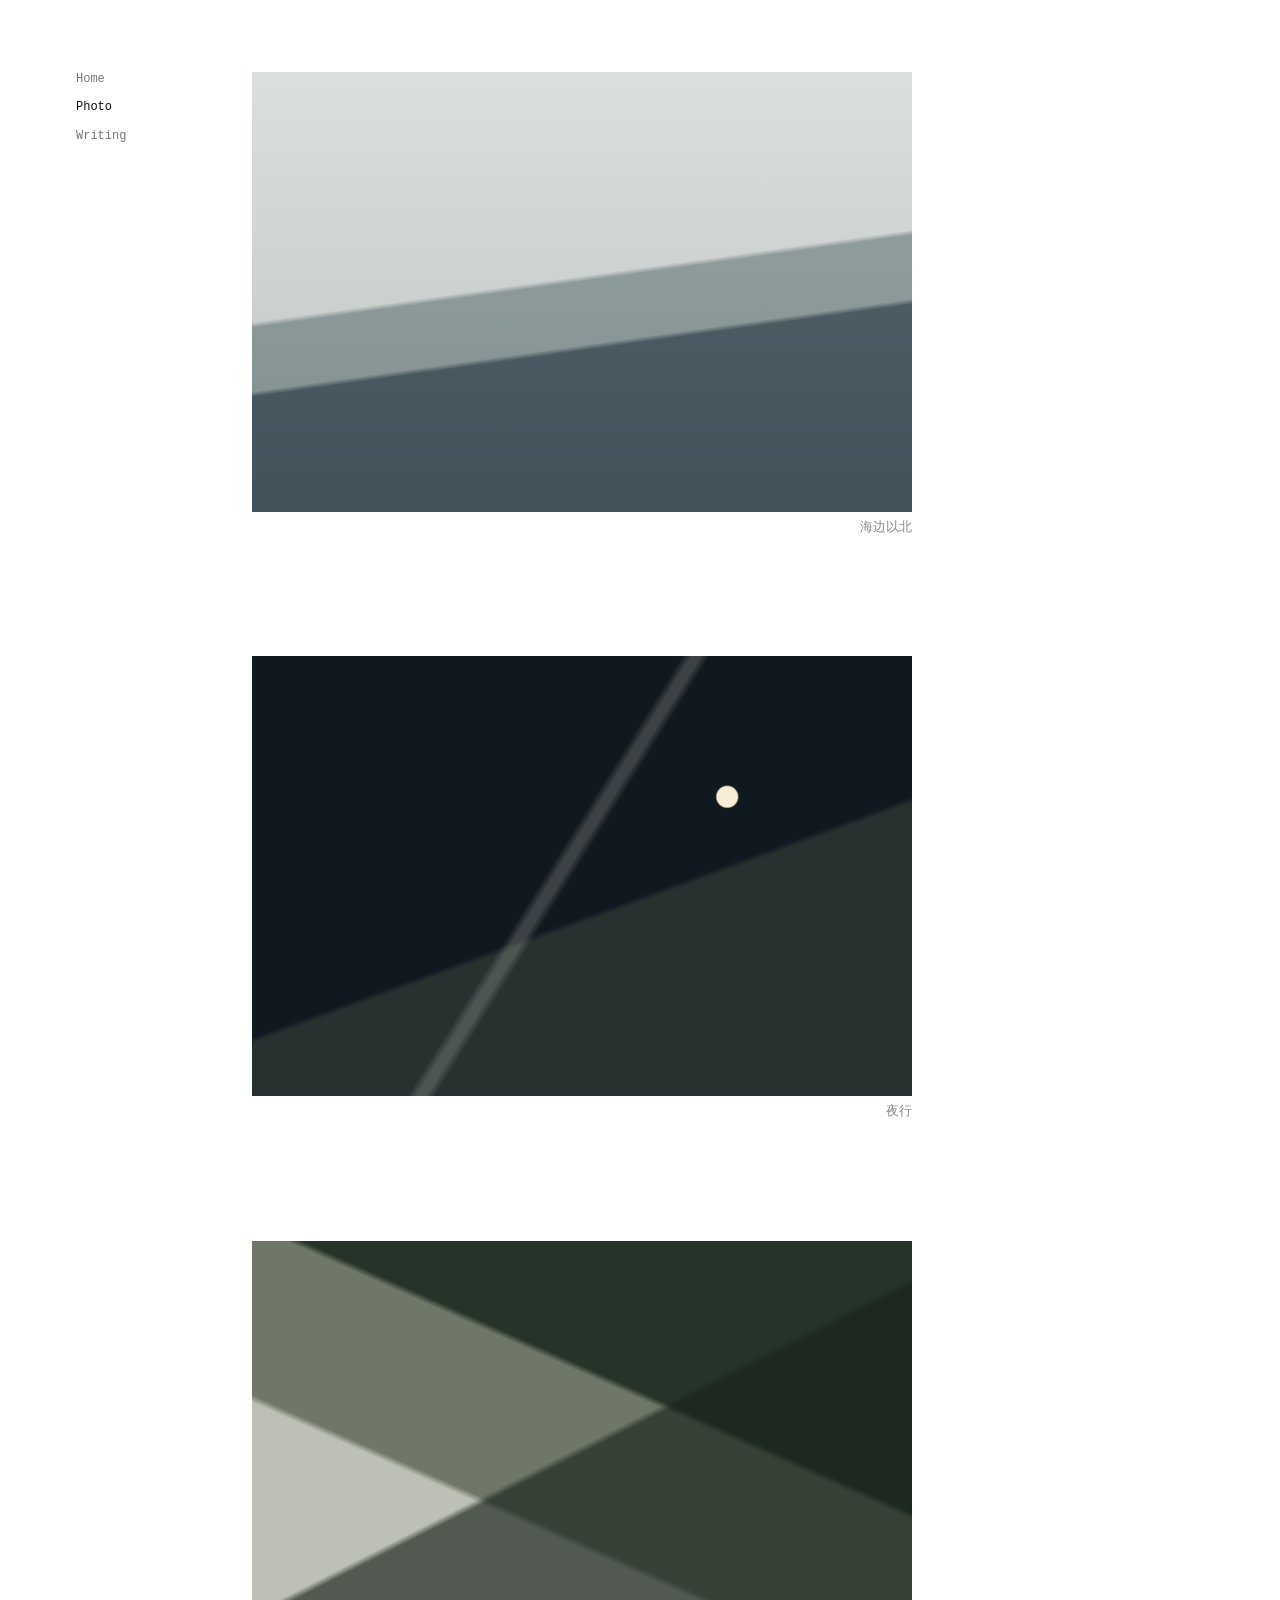
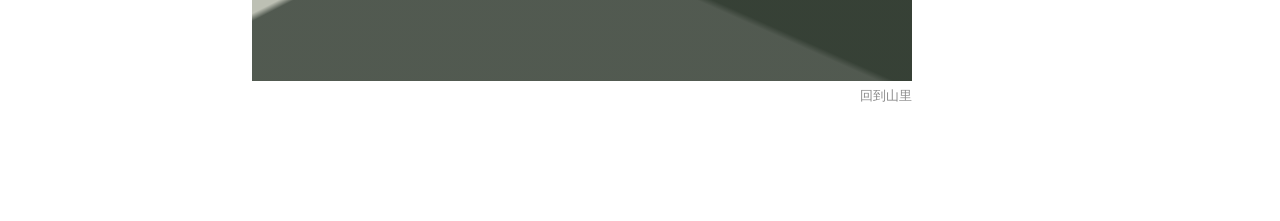
==== photos/index.html @ bd9ee25a "Create minimalist photography website for GitHub Pages" ====
<!doctype html>
<html lang="zh-CN">
  <head>
    <meta charset="utf-8">
    <meta name="viewport" content="width=device-width, initial-scale=1">
    <meta name="description" content="摄影系列与日常观看。">
    <title>Photos｜你的名字</title>
    <link rel="stylesheet" href="../css/style.css">
  </head>
  <body>
    <nav class="site-nav" aria-label="栏目导航">
      <a href="../">Home</a>
      <a class="is-active" href="./">Photo</a>
      <a href="../writing/">Writing</a>
    </nav>

    <main class="page-shell">
      <section class="page-main">
        <div class="album-index" id="albumIndex">
          <div class="album-list" id="albumList"></div>
        </div>

        <div class="album-detail" id="albumDetail" hidden>
          <div class="album-toolbar">
            <h1 class="album-title" id="albumTitle"></h1>
            <button class="album-back" id="albumBack" type="button">all series</button>
          </div>
          <div class="photo-grid" id="photoGrid"></div>
        </div>
      </section>
    </main>

    <div class="lightbox" id="lightbox" hidden role="dialog" aria-modal="true" aria-label="照片预览">
      <button class="lightbox-close" id="lightboxClose" type="button" aria-label="关闭">×</button>
      <button class="lightbox-arrow prev" id="lightboxPrev" type="button" aria-label="上一张">‹</button>
      <div class="lightbox-media" id="lightboxMedia"></div>
      <button class="lightbox-arrow next" id="lightboxNext" type="button" aria-label="下一张">›</button>
      <span class="lightbox-label" id="lightboxLabel"></span>
    </div>

    <script src="./albums.js"></script>
    <script src="./gallery.js"></script>
  </body>
</html>
---- css/style.css ----
:root {
  --bg: #fff;
  --text: #101010;
  --muted: #777;
  --line: #ececec;
  --nav-width: 120px;
  --nav-gap: 56px;
  --space-top: 72px;
  --space-left: 76px;
  color-scheme: light;
}

* {
  box-sizing: border-box;
}

html {
  min-height: 100%;
  background: var(--bg);
}

body {
  min-height: 100%;
  margin: 0;
  background: var(--bg);
  color: var(--text);
  font-family: "SFMono-Regular", "Cascadia Mono", "Noto Sans Mono CJK SC", Consolas, monospace;
  -webkit-font-smoothing: antialiased;
}

a {
  color: inherit;
}

button {
  font: inherit;
}

:focus-visible {
  outline: 1px solid currentColor;
  outline-offset: 4px;
}

/* Landing page */
.landing {
  min-height: 100svh;
  padding: 88px 0 48px 88px;
  font-family: "American Typewriter", "Courier New", Courier, monospace;
  font-size: 14px;
  line-height: 1.55;
}

.landing-image {
  width: 180px;
  height: 132px;
  margin-bottom: 22px;
  overflow: hidden;
  background: #eee9df;
}

.landing-image img {
  display: block;
  width: 430px;
  height: 132px;
  max-width: none;
  object-fit: cover;
  object-position: left center;
}

.landing-nav {
  display: flex;
  flex-direction: column;
  align-items: flex-start;
}

.landing-nav a {
  display: inline-block;
  margin-bottom: 10px;
  text-decoration: none;
}

.landing-nav a:hover {
  text-decoration: underline;
}

/* Shared inner-page layout */
.site-nav {
  position: fixed;
  z-index: 30;
  top: var(--space-top);
  left: var(--space-left);
  display: flex;
  width: var(--nav-width);
  flex-direction: column;
  align-items: flex-start;
  gap: 14px;
}

.site-nav a {
  color: var(--muted);
  font-size: 12px;
  font-weight: 300;
  line-height: 1.2;
  text-decoration: none;
}

.site-nav a:hover,
.site-nav a.is-active {
  color: var(--text);
}

.page-shell {
  min-height: 100svh;
  padding: var(--space-top) 0 116px var(--space-left);
}

.page-main {
  width: min(660px, calc(100vw - var(--space-left) - var(--nav-width) - var(--nav-gap) - 28px));
  margin-left: calc(var(--nav-width) + var(--nav-gap));
}

.page-title {
  margin: 0;
  font-size: 16px;
  font-weight: 400;
  letter-spacing: 0.01em;
  line-height: 1.4;
}

.page-subtitle,
.empty-state {
  margin: 8px 0 0;
  color: var(--muted);
  font-size: 12px;
  font-weight: 300;
  line-height: 1.5;
}

/* Writing */
.post-list {
  display: flex;
  margin-top: 26px;
  flex-direction: column;
  gap: 12px;
}

.post-row {
  display: grid;
  grid-template-columns: 58px 1fr;
  gap: 12px;
  align-items: baseline;
}

.post-date {
  color: var(--muted);
  font-size: 11px;
  font-weight: 300;
  line-height: 1.45;
}

.post-link {
  color: var(--text);
  font-size: 13px;
  font-weight: 400;
  line-height: 1.45;
  text-decoration: none;
  transition: opacity 180ms ease;
}

.post-link:hover {
  opacity: 0.62;
}

.article-view[hidden],
.post-index[hidden] {
  display: none;
}

.article-back {
  display: inline-block;
  margin-bottom: 34px;
  color: var(--muted);
  font-size: 11px;
  text-decoration: none;
}

.article-back:hover {
  color: var(--text);
}

.article-title {
  max-width: 620px;
  margin: 0;
  font-family: "Songti SC", STSong, "Noto Serif CJK SC", serif;
  font-size: clamp(24px, 4vw, 34px);
  font-weight: 400;
  line-height: 1.45;
}

.article-meta {
  margin: 12px 0 42px;
  color: var(--muted);
  font-size: 11px;
}

.article-content {
  max-width: 620px;
  color: #242424;
  font-family: "Songti SC", STSong, "Noto Serif CJK SC", serif;
  font-size: 16px;
  line-height: 2;
}

.article-content p {
  margin: 0 0 1.4em;
}

/* Photography */
.album-list {
  display: flex;
  flex-direction: column;
  gap: 120px;
}

.album-card {
  display: block;
  width: 100%;
  margin: 0;
  padding: 0;
  border: 0;
  background: transparent;
  color: inherit;
  cursor: pointer;
  text-align: left;
}

.album-cover,
.photo-frame,
.lightbox-media {
  display: block;
  width: 100%;
  aspect-ratio: 3 / 2;
  overflow: hidden;
  background: #ddd;
}

.album-cover img,
.photo-frame img,
.lightbox-media img {
  display: block;
  width: 100%;
  height: 100%;
  object-fit: cover;
}

.album-cover {
  transition: opacity 220ms ease;
}

.album-card:hover .album-cover {
  opacity: 0.9;
}

.album-caption {
  display: block;
  min-height: 1.25em;
  margin-top: 8px;
  overflow: hidden;
  color: #8a8a8a;
  font-size: 13px;
  font-weight: 300;
  line-height: 1.25;
  text-align: right;
  text-overflow: ellipsis;
  white-space: nowrap;
}

.placeholder-sea {
  background:
    linear-gradient(180deg, rgba(235, 239, 238, 0.12), rgba(60, 75, 82, 0.16)),
    linear-gradient(172deg, #d8dcda 0 47%, #8d9a9a 48% 60%, #42535b 61% 100%);
}

.placeholder-night {
  background:
    radial-gradient(circle at 72% 32%, #f7edd4 0 1.8%, transparent 2.1%),
    linear-gradient(122deg, transparent 0 46%, rgba(232, 231, 215, 0.2) 47% 48%, transparent 49%),
    linear-gradient(160deg, #101820 0 56%, #273130 57% 100%);
}

.placeholder-mountain {
  background:
    linear-gradient(153deg, transparent 0 48%, rgba(24, 35, 27, 0.65) 49% 100%),
    linear-gradient(24deg, #bdc0b4 0 38%, #6f7868 39% 62%, #263328 63% 100%);
}

.album-detail[hidden],
.album-index[hidden] {
  display: none;
}

.album-toolbar {
  display: flex;
  margin-bottom: 24px;
  align-items: baseline;
  justify-content: space-between;
  gap: 20px;
}

.album-title {
  margin: 0;
  font-size: 14px;
  font-weight: 400;
}

.album-back {
  border: 0;
  background: transparent;
  color: var(--muted);
  cursor: pointer;
  font-size: 11px;
}

.photo-grid {
  display: flex;
  flex-direction: column;
  gap: 32px;
}

.photo-button {
  margin: 0;
  padding: 0;
  border: 0;
  background: transparent;
  cursor: zoom-in;
}

.photo-caption {
  display: block;
  margin-top: 7px;
  color: var(--muted);
  font-size: 11px;
  text-align: right;
}

.lightbox {
  position: fixed;
  z-index: 100;
  inset: 0;
  display: flex;
  align-items: center;
  justify-content: center;
  padding: 42px 80px;
  background: rgba(8, 8, 8, 0.97);
}

.lightbox[hidden] {
  display: none;
}

.lightbox-media {
  width: min(1000px, 82vw);
  max-height: 86vh;
  aspect-ratio: 3 / 2;
}

.lightbox-close,
.lightbox-arrow {
  position: absolute;
  border: 0;
  background: transparent;
  color: #f3f3f3;
  cursor: pointer;
}

.lightbox-close {
  top: 22px;
  right: 24px;
  width: 34px;
  height: 34px;
  font-size: 24px;
  font-weight: 200;
}

.lightbox-arrow {
  top: 50%;
  width: 52px;
  height: 52px;
  transform: translateY(-50%);
  font-size: 30px;
  font-weight: 200;
}

.lightbox-arrow.prev {
  left: 20px;
}

.lightbox-arrow.next {
  right: 20px;
}

.lightbox-label {
  position: absolute;
  right: 24px;
  bottom: 20px;
  color: #aaa;
  font-size: 11px;
}

@media (max-width: 980px) {
  :root {
    --space-top: 56px;
    --space-left: 36px;
    --nav-width: 96px;
    --nav-gap: 30px;
  }

  .page-main {
    width: min(460px, calc(100vw - 190px));
  }

  .album-list {
    gap: 48px;
  }
}

@media (max-width: 720px) {
  .landing {
    padding: 36px 0 36px 36px;
  }

  .site-nav {
    position: fixed;
    inset: 0 0 auto;
    width: 100%;
    padding: calc(env(safe-area-inset-top) + 10px) 14px 10px;
    flex-direction: row;
    gap: 14px;
    background: var(--bg);
  }

  .site-nav a {
    white-space: nowrap;
  }

  .page-shell {
    padding: calc(env(safe-area-inset-top) + 48px) 14px 54px;
  }

  .page-main {
    width: auto;
    margin-left: 0;
  }

  .post-list {
    margin-top: 32px;
    gap: 14px;
  }

  .post-row {
    grid-template-columns: 52px 1fr;
    gap: 10px;
  }

  .album-list {
    gap: 30px;
  }

  .lightbox {
    padding: 50px 14px;
  }

  .lightbox-media {
    width: 100%;
  }

  .lightbox-arrow {
    display: none;
  }
}

@media (max-width: 420px) {
  .site-nav {
    gap: 12px;
    padding-inline: 10px;
  }

  .site-nav a,
  .post-link,
  .album-caption {
    font-size: 11px;
  }

  .post-date {
    font-size: 10px;
  }

  .post-row {
    grid-template-columns: 48px 1fr;
  }
}

@media (prefers-reduced-motion: reduce) {
  *,
  *::before,
  *::after {
    scroll-behavior: auto !important;
    transition-duration: 0.01ms !important;
  }
}
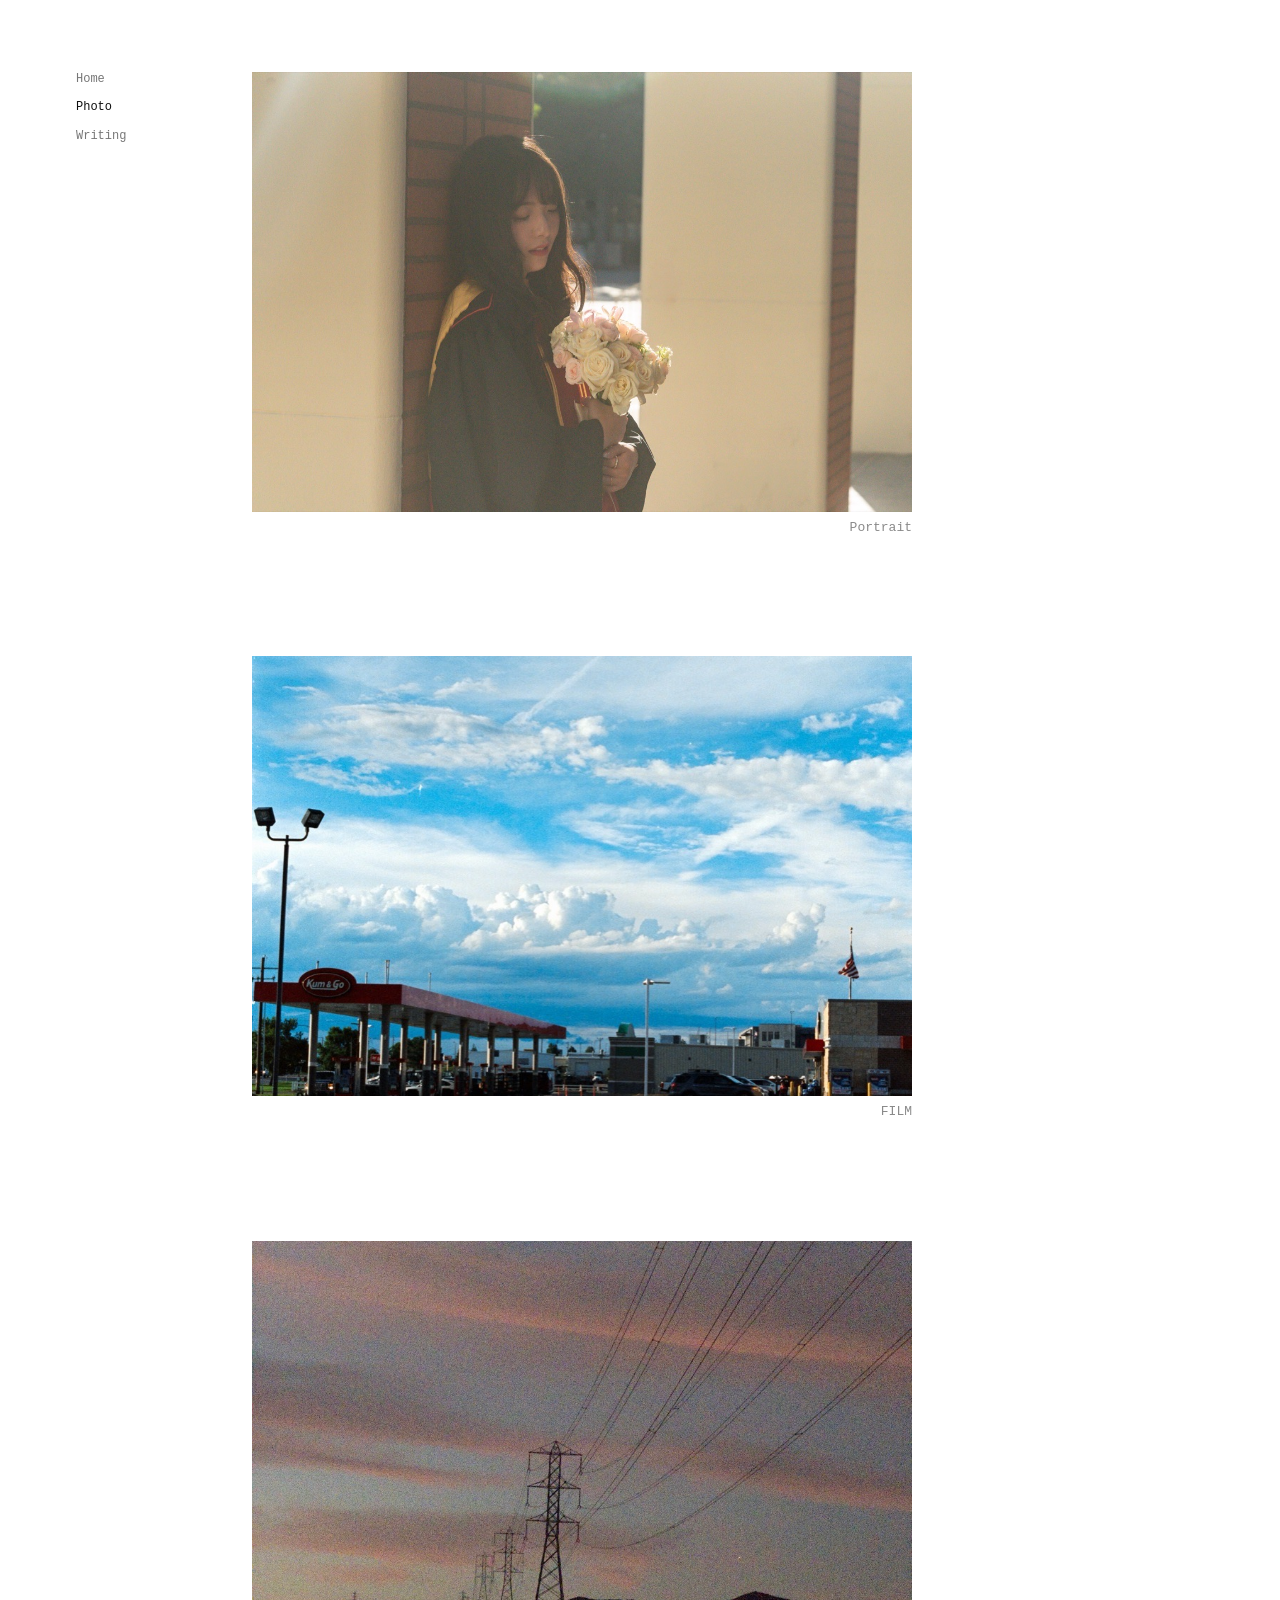
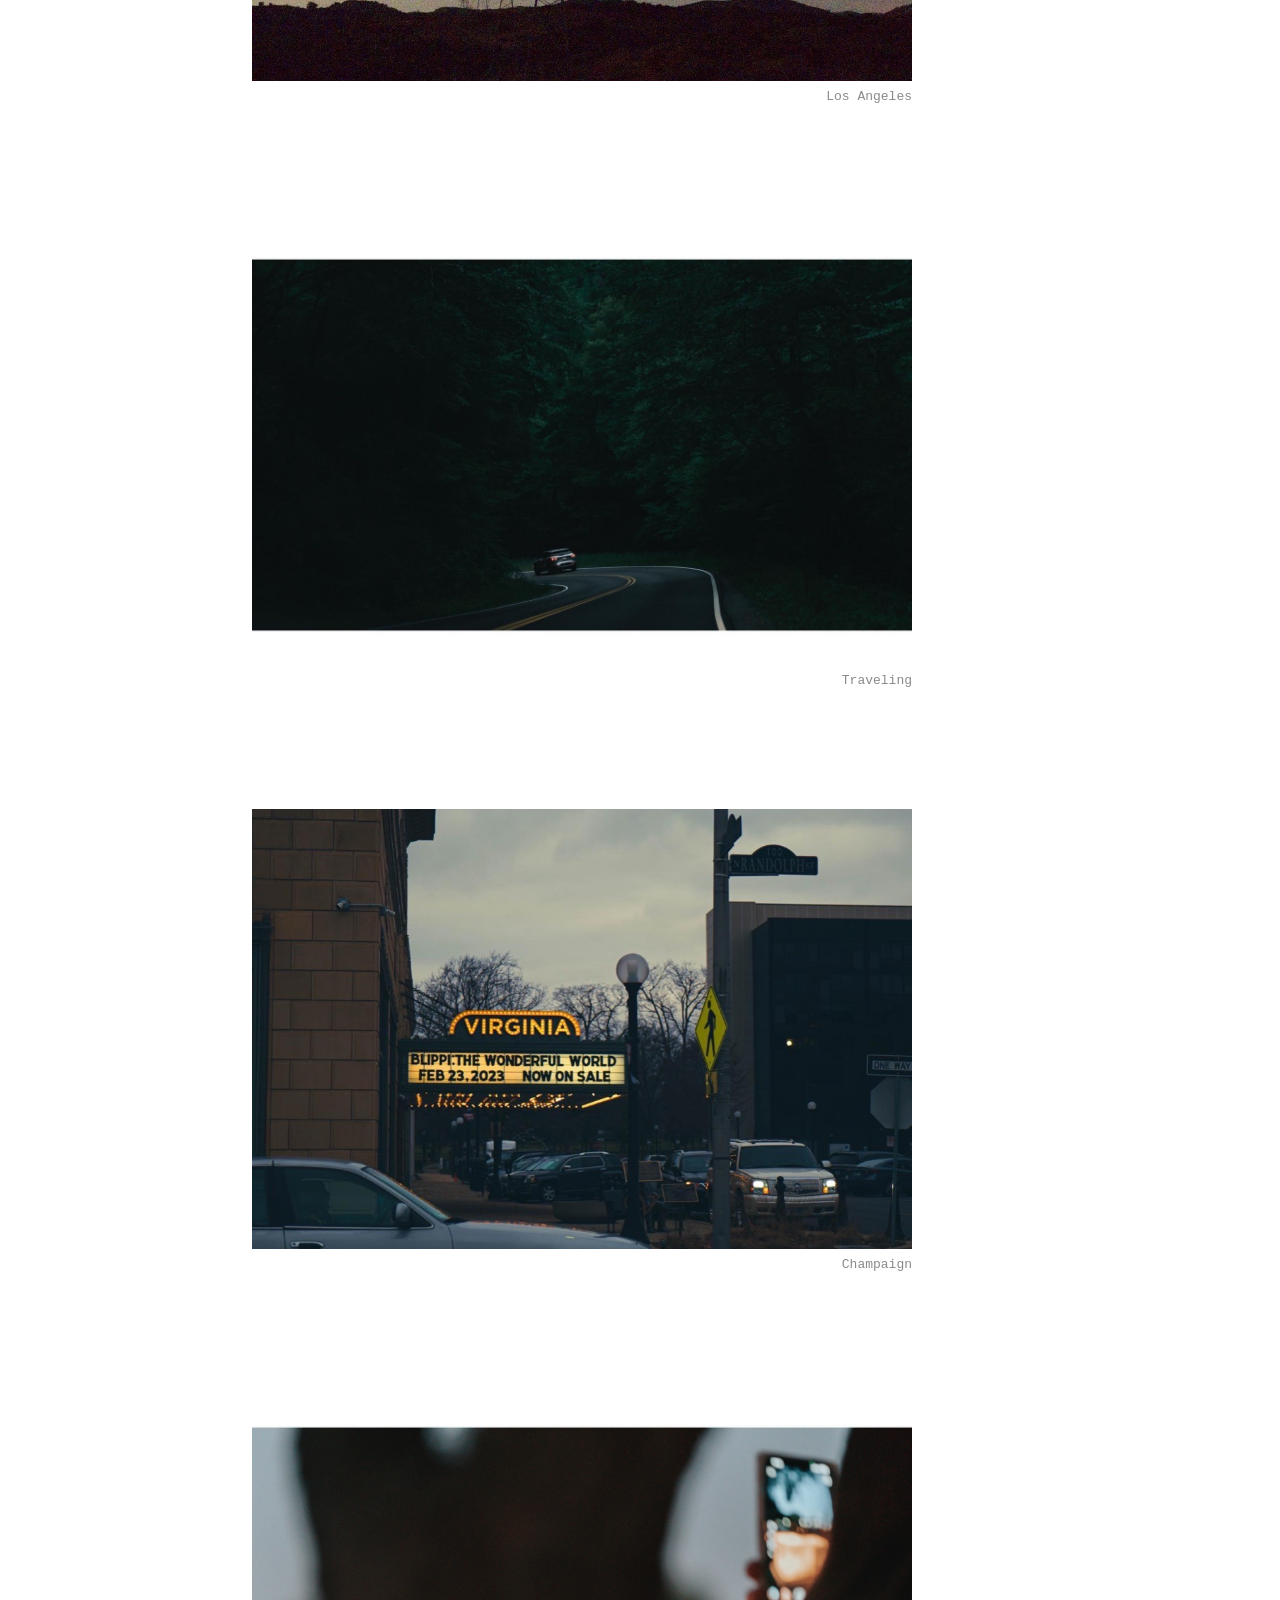
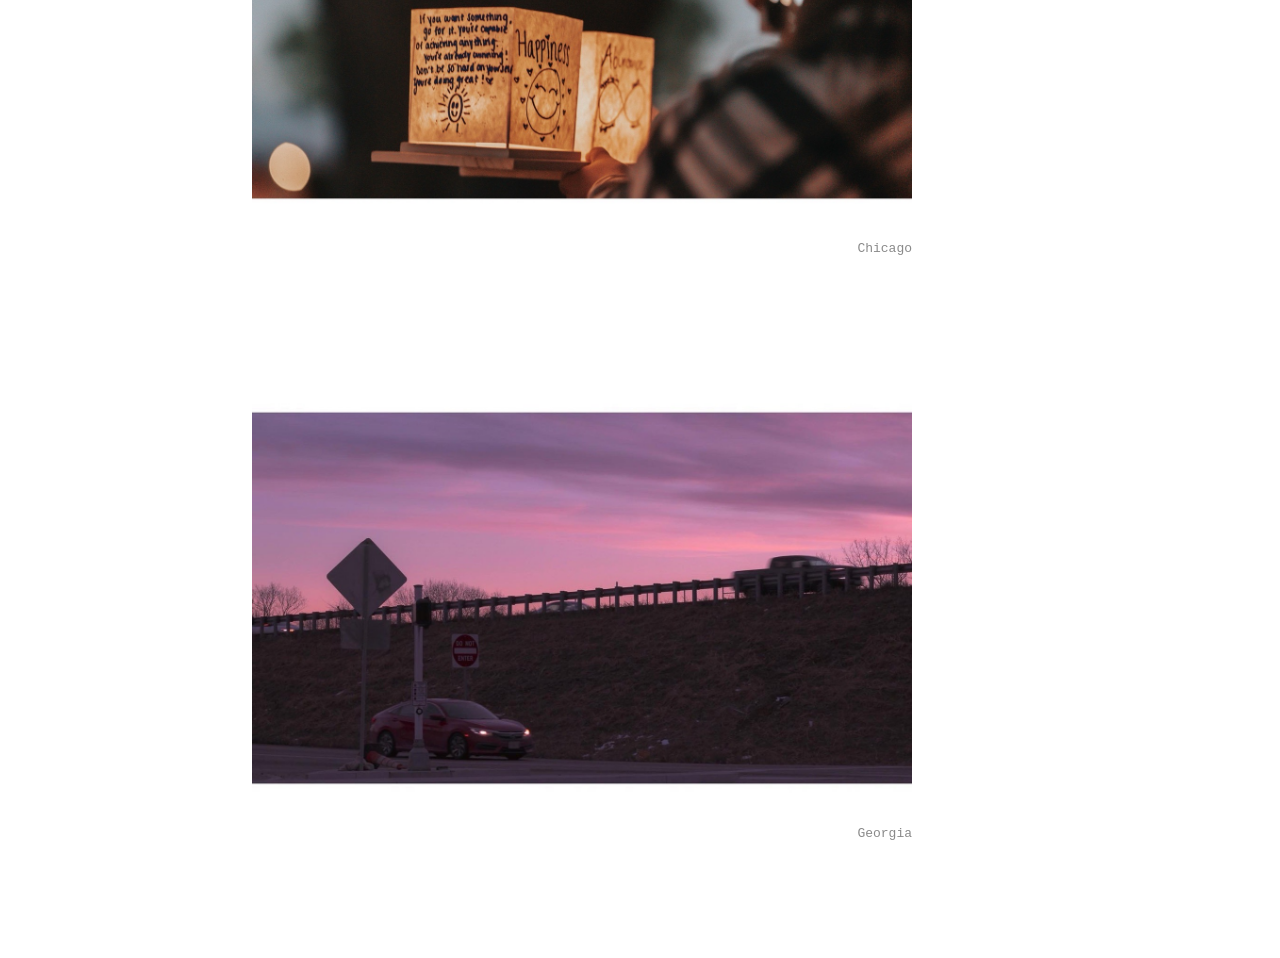
==== commit a01f0171: "Publish first photography collections" ====
--- a/photos/index.html
+++ b/photos/index.html
@@ -3,8 +3,8 @@
   <head>
     <meta charset="utf-8">
     <meta name="viewport" content="width=device-width, initial-scale=1">
-    <meta name="description" content="摄影系列与日常观看。">
-    <title>Photos｜你的名字</title>
+    <meta name="description" content="enshrouding-Hengyu Zhou 的摄影系列。">
+    <title>Photos｜enshrouding-Hengyu Zhou</title>
     <link rel="stylesheet" href="../css/style.css">
   </head>
   <body>
--- a/css/style.css
+++ b/css/style.css
@@ -52,19 +52,13 @@
 
 .landing-image {
   width: 180px;
-  height: 132px;
   margin-bottom: 22px;
-  overflow: hidden;
-  background: #eee9df;
 }
 
 .landing-image img {
   display: block;
-  width: 430px;
-  height: 132px;
-  max-width: none;
-  object-fit: cover;
-  object-position: left center;
+  width: 180px;
+  height: auto;
 }
 
 .landing-nav {
@@ -234,9 +228,7 @@
   text-align: left;
 }
 
-.album-cover,
-.photo-frame,
-.lightbox-media {
+.album-cover {
   display: block;
   width: 100%;
   aspect-ratio: 3 / 2;
@@ -244,9 +236,7 @@
   background: #ddd;
 }
 
-.album-cover img,
-.photo-frame img,
-.lightbox-media img {
+.album-cover img {
   display: block;
   width: 100%;
   height: 100%;
@@ -328,11 +318,31 @@
 }
 
 .photo-button {
+  display: block;
+  width: 100%;
   margin: 0;
   padding: 0;
   border: 0;
   background: transparent;
   cursor: zoom-in;
+  text-align: left;
+}
+
+.photo-frame {
+  display: flex;
+  width: 100%;
+  align-items: flex-start;
+  justify-content: flex-start;
+  background: transparent;
+}
+
+.photo-frame img {
+  display: block;
+  width: auto;
+  max-width: 100%;
+  height: auto;
+  max-height: 78vh;
+  object-fit: contain;
 }
 
 .photo-caption {
@@ -359,9 +369,23 @@
 }
 
 .lightbox-media {
-  width: min(1000px, 82vw);
+  display: flex;
+  width: auto;
+  max-width: 82vw;
+  height: auto;
   max-height: 86vh;
-  aspect-ratio: 3 / 2;
+  align-items: center;
+  justify-content: center;
+  background: transparent;
+}
+
+.lightbox-media img {
+  display: block;
+  width: auto;
+  max-width: 82vw;
+  height: auto;
+  max-height: 86vh;
+  object-fit: contain;
 }
 
 .lightbox-close,
@@ -471,7 +495,11 @@
   }
 
   .lightbox-media {
-    width: 100%;
+    max-width: 100%;
+  }
+
+  .lightbox-media img {
+    max-width: 100%;
   }
 
   .lightbox-arrow {
